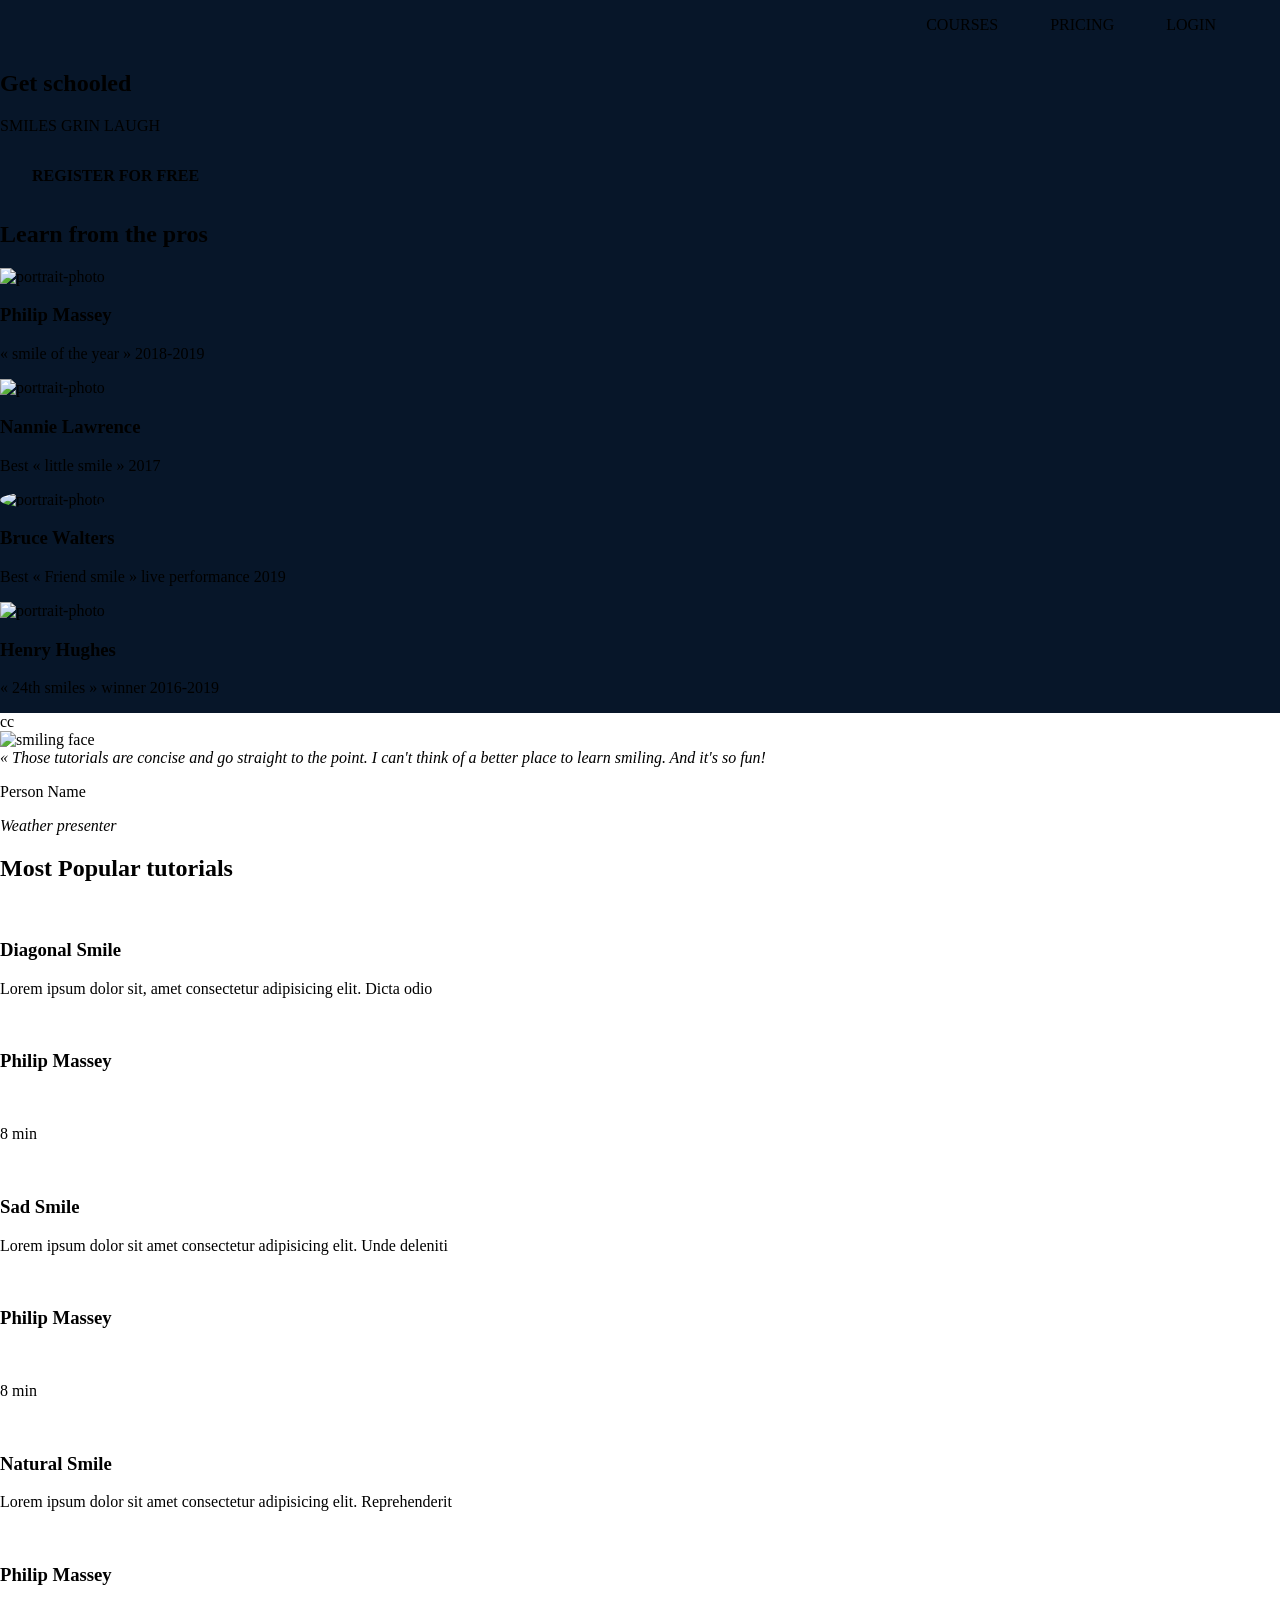
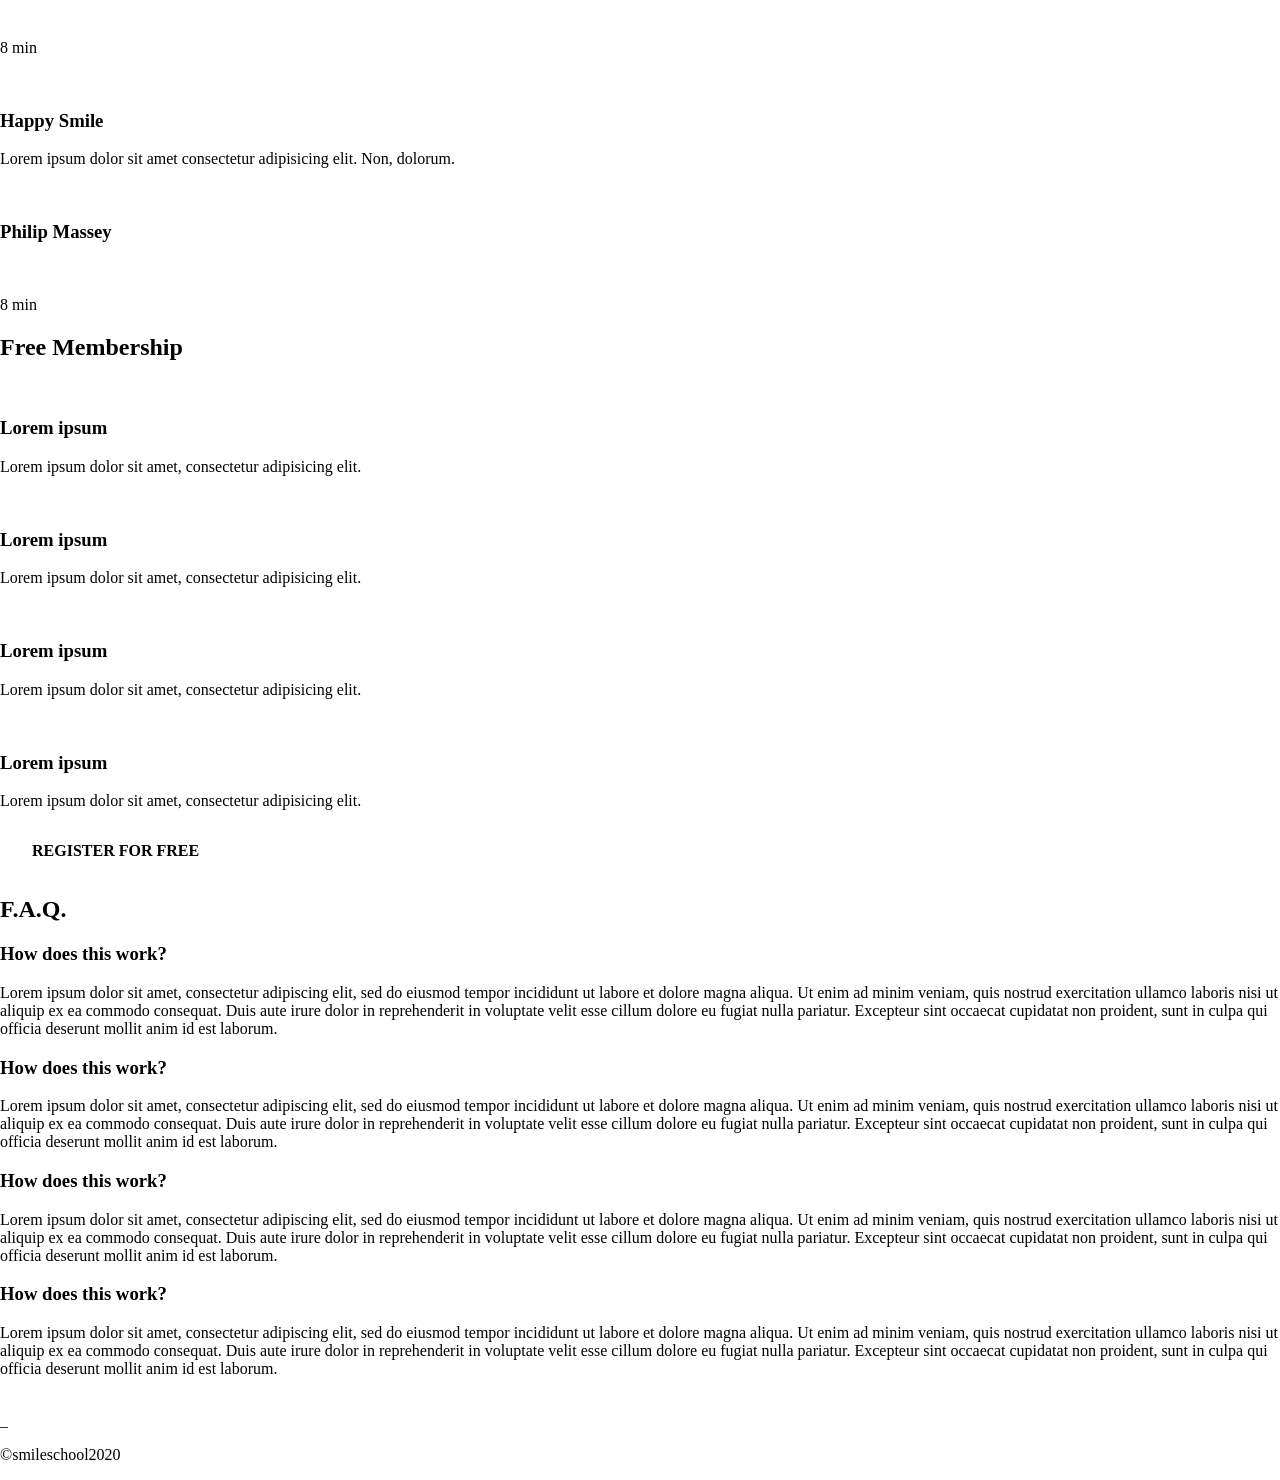
==== css_advanced/index.html @ 5b690156 "index.html and style.css added" ====
<!DOCTYPE html>
<html lang="en">
  <head>
    <meta charset="UTF-8" />
    <meta name="viewport" content="width=device-width, initial-scale=1.0" />
    <link rel="stylesheet" href="styles.css" />
    <title>CSS Advanced</title>
  </head>
  <body>
    <!-- Navigation Section -->
    <div class="banner">
      <header>
        <img src="image/logo.png" alt="" class="logo" />
        <nav>
          <a href="">COURSES</a>
          <a href="">PRICING</a>
          <a href="">LOGIN</a>
        </nav>
      </header>

      <!-- Header Section -->
      <div class="main">
        <section class="main1">
          <div>
            <h1>Get schooled</h1>
            <p class="sgl">SMILES GRIN LAUGH</p>
            <button class="first-button">REGISTER FOR FREE</button>
          </div>
          <div class="pro-sect">
            <h2 class="heading2">
              <span class="learn">Learn</span> from the pros
            </h2>
            <div class="pros">
              <div>
                <img src="image/1.png" alt="portrait-photo" />
                <h3 class="name">Philip Massey</h3>
                <p class="pro-content">« smile of the year » 2018-2019</p>
              </div>
              <div>
                <img src="image/3.png" alt="portrait-photo" />
                <h3 class="name">Nannie Lawrence</h3>
                <p class="pro-content">Best « little smile » 2017</p>
              </div>
              <div>
                <img
                  src="image/2.png"
                  alt="portrait-photo"
                  style="border-radius: 50%"
                />
                <h3 class="name">Bruce Walters</h3>
                <p class="pro-content">
                  Best « Friend smile » live performance 2019
                </p>
              </div>
              <div>
                <img src="image/4.png" alt="portrait-photo" />
                <h3 class="name">Henry Hughes</h3>
                <p class="pro-content">« 24th smiles » winner 2016-2019</p>
              </div>
            </div>
          </div>
        </section>
      </div>
    </div>
    <div class="blank">cc</div>

    <main>
      <!-- Testimonials Section -->
      <section id="testimonial-section">
        <div class="testimonial">
          <div>
            <img src="image/5.png" alt="smiling face" />
          </div>
          <div class="qcontent">
            <cite
              >« Those tutorials are concise and go straight to the point. I
              can't think of a better place to learn smiling. And it's so
              fun!</cite
            >
            <p class="qname">Person Name</p>
            <i class="qtitle">Weather presenter</i>
          </div>
        </div>
      </section>

      <!-- Tutorial Section -->
      <section class="tutorial-section">
        <h2 class="thead">
          Most <span class="popular">Popular</span> tutorials
        </h2>
        <div class="tutorial">
          <div class="smile">
            <div class="img-parent">
              <img src="image/9.png" alt="" class="image1" />
              <img src="image/play.png" alt="" class="image2" />
            </div>
            <div class="tutorial-content">
              <h3>Diagonal Smile</h3>
              <p class="lorem">
                Lorem ipsum dolor sit, amet consectetur adipisicing elit. Dicta
                odio
              </p>
              <div class="tutor">
                <img src="image/1(1).png" alt="" class="tutor-img" />
                <h3 class="tname">Philip Massey</h3>
              </div>
              <div class="rate-time">
                <img src="image/rating.png" alt="" class="rate" />
                <p class="time">8 min</p>
              </div>
            </div>
          </div>
          <div class="smile">
            <div class="img-parent">
              <img src="image/7.png" alt="" class="image1" />
              <img src="image/play.png" alt="" class="image2" />
            </div>
            <div class="tutorial-content">
              <h3>Sad Smile</h3>
              <p class="lorem">
                Lorem ipsum dolor sit amet consectetur adipisicing elit. Unde
                deleniti
              </p>
              <div class="tutor">
                <img src="image/1.png" alt="" class="tutor-img" />
                <h3 class="tname">Philip Massey</h3>
              </div>
              <div class="rate-time">
                <img src="image/rating.png" alt="" class="rate" />
                <p class="time">8 min</p>
              </div>
            </div>
          </div>
          <div class="smile">
            <div class="img-parent">
              <img src="image/8.png" alt="" class="image1" />
              <img src="image/play.png" alt="" class="image2" />
            </div>
            <div class="tutorial-content">
              <h3>Natural Smile</h3>
              <p class="lorem">
                Lorem ipsum dolor sit amet consectetur adipisicing elit.
                Reprehenderit
              </p>
              <div class="tutor">
                <img src="image/1(1).png" alt="" class="tutor-img" />
                <h3 class="tname">Philip Massey</h3>
              </div>
              <div class="rate-time">
                <img src="image/rating.png" alt="" class="rate" />
                <p class="time">8 min</p>
              </div>
            </div>
          </div>
          <div class="smile">
            <div class="img-parent">
              <img src="image/6.png" alt="" class="image1" />
              <img src="image/play.png" alt="" class="image2" />
            </div>
            <div class="tutorial-content">
              <h3>Happy Smile</h3>
              <p class="lorem">
                Lorem ipsum dolor sit amet consectetur adipisicing elit. Non,
                dolorum.
              </p>
              <div class="tutor">
                <img src="image/1(1).png" alt="" class="tutor-img" />
                <h3 class="tname">Philip Massey</h3>
              </div>
              <div class="rate-time">
                <img src="image/rating.png" alt="" class="rate" />
                <p class="time">8 min</p>
              </div>
            </div>
          </div>
        </div>
      </section>

      <!-- Membership Section -->
      <section class="membership-section">
        <h2 class="mhead"><span class="free">Free</span> Membership</h2>
        <div class="membership-content">
          <div class="membership">
            <img src="image/smile(1).png" alt="" />
            <h3 class="mshead">Lorem ipsum</h3>
            <p class="mscon">
              Lorem ipsum dolor sit amet, consectetur adipisicing elit.
            </p>
          </div>
          <div class="membership">
            <img src="image/smile(1).png" alt="" />
            <h3 class="mshead">Lorem ipsum</h3>
            <p class="mscon">
              Lorem ipsum dolor sit amet, consectetur adipisicing elit.
            </p>
          </div>
          <div class="membership">
            <img src="image/smile(1).png" alt="" />
            <h3 class="mshead">Lorem ipsum</h3>
            <p class="mscon">
              Lorem ipsum dolor sit amet, consectetur adipisicing elit.
            </p>
          </div>
          <div class="membership">
            <img src="image/smile(1).png" alt="" />
            <h3 class="mshead">Lorem ipsum</h3>
            <p class="mscon">
              Lorem ipsum dolor sit amet, consectetur adipisicing elit.
            </p>
          </div>
        </div>
        <button class="mbutton" type="submit">REGISTER FOR FREE</button>
      </section>

      <!-- F.A.Q Section -->
      <section class="faq-section">
        <h2 class="faqhead">F.A.Q.</h2>
        <div class="faq">
          <div class="faq-sec">
            <h3 class="fhead">How does this work?</h3>
            <p class="faq-con">
              Lorem ipsum dolor sit amet, consectetur adipiscing elit, sed do
              eiusmod tempor incididunt ut labore et dolore magna aliqua. Ut
              enim ad minim veniam, quis nostrud exercitation ullamco laboris
              nisi ut aliquip ex ea commodo consequat. Duis aute irure dolor in
              reprehenderit in voluptate velit esse cillum dolore eu fugiat
              nulla pariatur. Excepteur sint occaecat cupidatat non proident,
              sunt in culpa qui officia deserunt mollit anim id est laborum.
            </p>
          </div>
          <div class="faq-sec">
            <h3 class="fhead">How does this work?</h3>
            <p class="faq-con">
              Lorem ipsum dolor sit amet, consectetur adipiscing elit, sed do
              eiusmod tempor incididunt ut labore et dolore magna aliqua. Ut
              enim ad minim veniam, quis nostrud exercitation ullamco laboris
              nisi ut aliquip ex ea commodo consequat. Duis aute irure dolor in
              reprehenderit in voluptate velit esse cillum dolore eu fugiat
              nulla pariatur. Excepteur sint occaecat cupidatat non proident,
              sunt in culpa qui officia deserunt mollit anim id est laborum.
            </p>
          </div>
        </div>
        <div class="faq">
          <div class="faq-sec">
            <h3 class="fhead">How does this work?</h3>
            <p class="faq-con">
              Lorem ipsum dolor sit amet, consectetur adipiscing elit, sed do
              eiusmod tempor incididunt ut labore et dolore magna aliqua. Ut
              enim ad minim veniam, quis nostrud exercitation ullamco laboris
              nisi ut aliquip ex ea commodo consequat. Duis aute irure dolor in
              reprehenderit in voluptate velit esse cillum dolore eu fugiat
              nulla pariatur. Excepteur sint occaecat cupidatat non proident,
              sunt in culpa qui officia deserunt mollit anim id est laborum.
            </p>
          </div>
          <div class="faq-sec">
            <h3 class="fhead">How does this work?</h3>
            <p class="faq-con">
              Lorem ipsum dolor sit amet, consectetur adipiscing elit, sed do
              eiusmod tempor incididunt ut labore et dolore magna aliqua. Ut
              enim ad minim veniam, quis nostrud exercitation ullamco laboris
              nisi ut aliquip ex ea commodo consequat. Duis aute irure dolor in
              reprehenderit in voluptate velit esse cillum dolore eu fugiat
              nulla pariatur. Excepteur sint occaecat cupidatat non proident,
              sunt in culpa qui officia deserunt mollit anim id est laborum.
            </p>
          </div>
        </div>
      </section>
    </main>

    <!-- Footer Section -->
    <footer class="footer">
      <div class="footer-section">
        <div class="social-sec">
          <img src="image/logo.png" alt="" class="footer-logo" />
          <div>
            <a href="" class="social">
              <img src="image/Facebook_White-1.png" alt="" />
            </a>
            <a href="" class="social">
              <img src="image/Twitter_White-1.png" alt="" />
            </a>
            <a href="" class="social">
              <img src="image/Instagram_White-1.png" alt="" />
            </a>
          </div>
        </div>
        <p class="copyright">©smileschool2020</p>
      </div>
    </footer>
  </body>
</html>
---- css_advanced/styles.css ----
html {
  scroll-behavior: smooth;
  font-family: "source-sans-pro";
}

body {
  font-family: var(--font-family-base);
  max-width: 120rem;
  min-height: 100%;
  margin: 0px;
  padding: 0px;
  font-family: "source-sans-pro";
}

button {
  text-align: var(--font-align);
  background-color: var(--button-background-color);
  color: var(--button-text-color);
  padding: 1rem 2rem;
  border-radius: var(--button-border-radius);
  box-shadow: var(--button-box-shadow);
  border: none;
  font-size: var(--button-font-size);
  font-weight: 600;
  font-family: "source-sans-pro";
}

/* Header And Banner */

.banner {
  background-image: url(image/Object.png);
  background-size: cover;
  background-repeat: no-repeat;
  width: 100%;
  display: flex;
  flex-direction: column;
  text-align: var(--font-align);
  background-color: #071629;
}

header {
  display: flex;
  justify-content: space-between;
  padding: 1rem 4rem;
}

nav > a {
  color: var(--link-text-color);
  text-decoration: var(--link-text-decoration);
  font-weight: var(--header-menu-font-weight);
  line-height: var(--header-menu-line-height);
  font-style: var(--header-menu-font-style);
  font-size: var(--header-font-size);
  height: var(--header-menu-height);
  padding-left: 3rem;
}
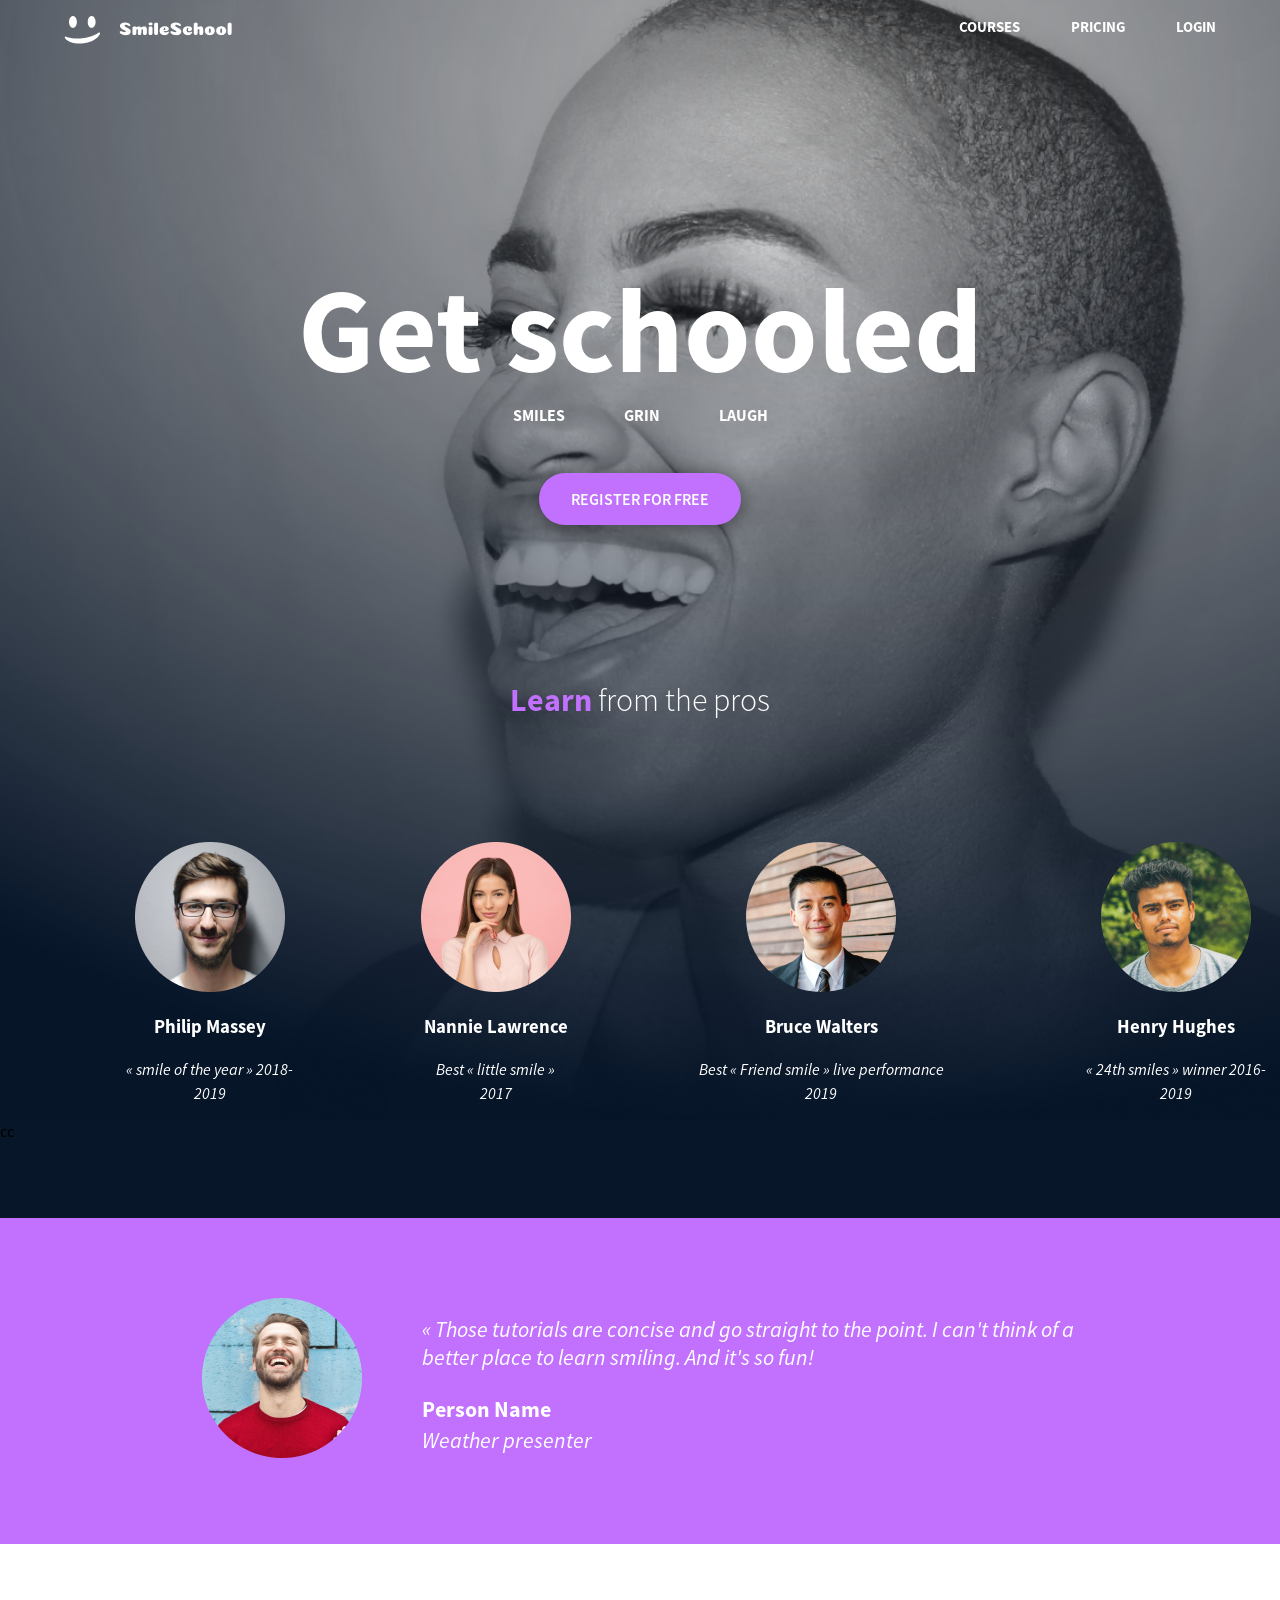
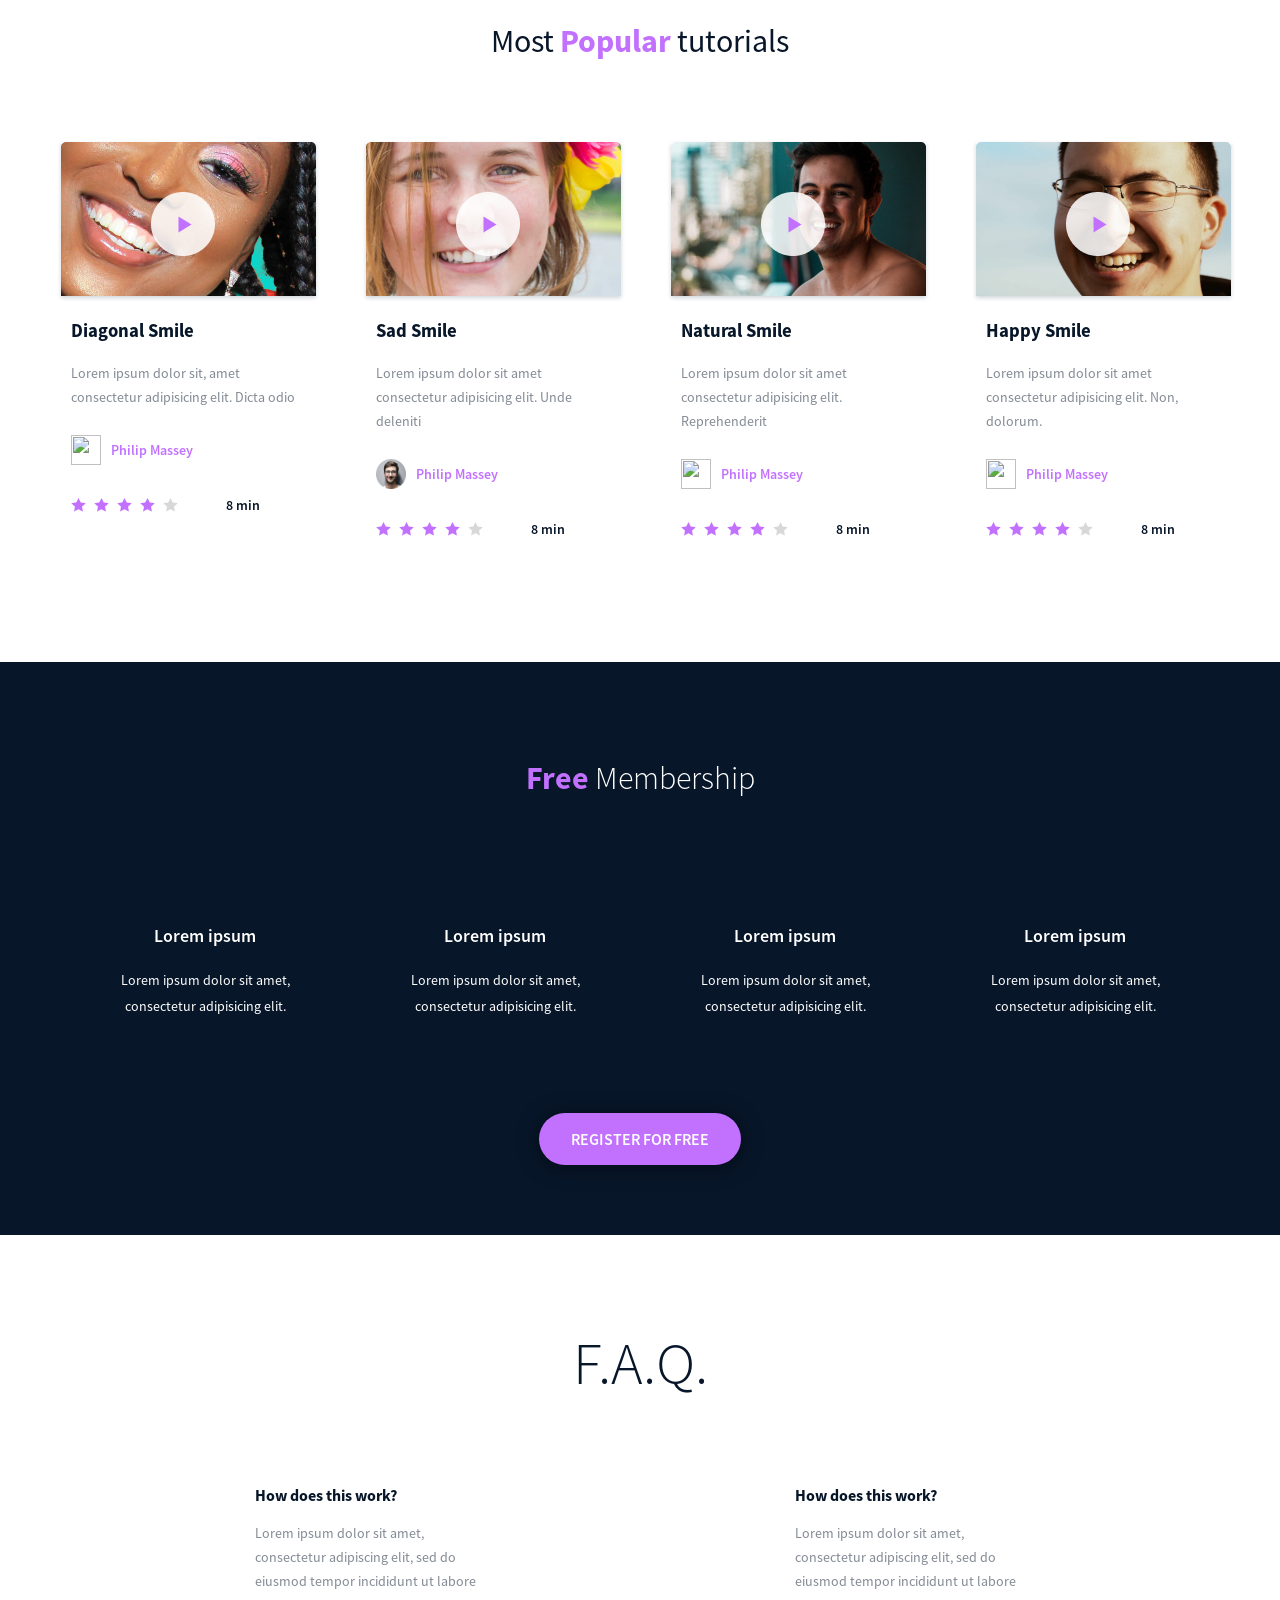
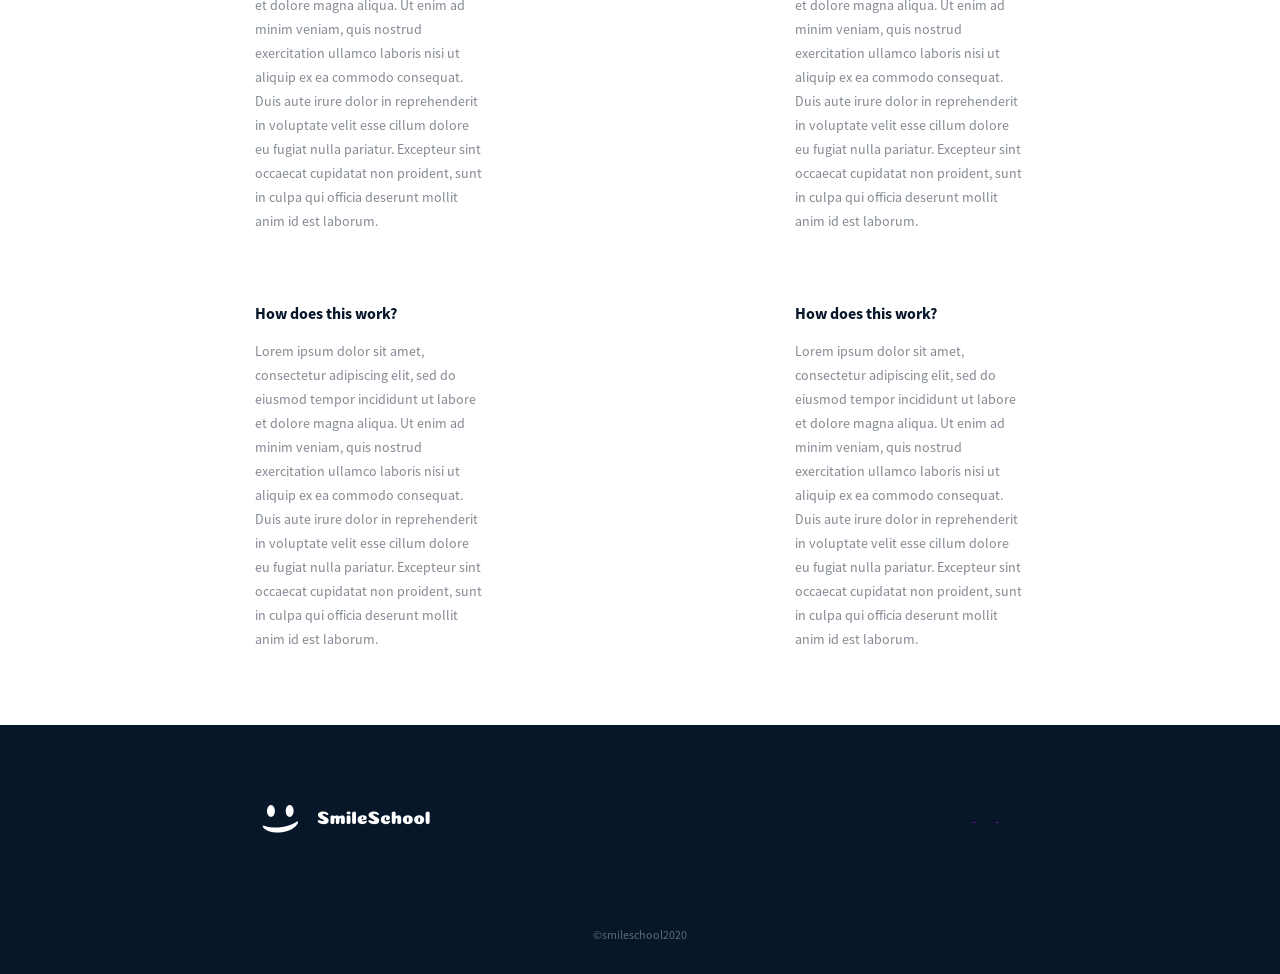
==== commit b3952947: "finished styles.css and fix some errors on index.html" ====
--- a/css_advanced/index.html
+++ b/css_advanced/index.html
@@ -10,7 +10,7 @@
     <!-- Navigation Section -->
     <div class="banner">
       <header>
-        <img src="image/logo.png" alt="" class="logo" />
+        <img src="images/logo.png" alt="" class="logo" />
         <nav>
           <a href="">COURSES</a>
           <a href="">PRICING</a>
@@ -32,18 +32,18 @@
             </h2>
             <div class="pros">
               <div>
-                <img src="image/1.png" alt="portrait-photo" />
+                <img src="images/1.png" alt="portrait-photo" />
                 <h3 class="name">Philip Massey</h3>
                 <p class="pro-content">« smile of the year » 2018-2019</p>
               </div>
               <div>
-                <img src="image/3.png" alt="portrait-photo" />
+                <img src="images/3.png" alt="portrait-photo" />
                 <h3 class="name">Nannie Lawrence</h3>
                 <p class="pro-content">Best « little smile » 2017</p>
               </div>
               <div>
                 <img
-                  src="image/2.png"
+                  src="images/2.png"
                   alt="portrait-photo"
                   style="border-radius: 50%"
                 />
@@ -53,7 +53,7 @@
                 </p>
               </div>
               <div>
-                <img src="image/4.png" alt="portrait-photo" />
+                <img src="images/4.png" alt="portrait-photo" />
                 <h3 class="name">Henry Hughes</h3>
                 <p class="pro-content">« 24th smiles » winner 2016-2019</p>
               </div>
@@ -69,7 +69,7 @@
       <section id="testimonial-section">
         <div class="testimonial">
           <div>
-            <img src="image/5.png" alt="smiling face" />
+            <img src="images/5.png" alt="smiling face" />
           </div>
           <div class="qcontent">
             <cite
@@ -91,8 +91,8 @@
         <div class="tutorial">
           <div class="smile">
             <div class="img-parent">
-              <img src="image/9.png" alt="" class="image1" />
-              <img src="image/play.png" alt="" class="image2" />
+              <img src="images/9.png" alt="" class="image1" />
+              <img src="images/play.png" alt="" class="image2" />
             </div>
             <div class="tutorial-content">
               <h3>Diagonal Smile</h3>
@@ -101,19 +101,19 @@
                 odio
               </p>
               <div class="tutor">
-                <img src="image/1(1).png" alt="" class="tutor-img" />
-                <h3 class="tname">Philip Massey</h3>
-              </div>
-              <div class="rate-time">
-                <img src="image/rating.png" alt="" class="rate" />
-                <p class="time">8 min</p>
-              </div>
-            </div>
-          </div>
-          <div class="smile">
-            <div class="img-parent">
-              <img src="image/7.png" alt="" class="image1" />
-              <img src="image/play.png" alt="" class="image2" />
+                <img src="images/1(1).png" alt="" class="tutor-img" />
+                <h3 class="tname">Philip Massey</h3>
+              </div>
+              <div class="rate-time">
+                <img src="images/rating.png" alt="" class="rate" />
+                <p class="time">8 min</p>
+              </div>
+            </div>
+          </div>
+          <div class="smile">
+            <div class="img-parent">
+              <img src="images/7.png" alt="" class="image1" />
+              <img src="images/play.png" alt="" class="image2" />
             </div>
             <div class="tutorial-content">
               <h3>Sad Smile</h3>
@@ -122,19 +122,19 @@
                 deleniti
               </p>
               <div class="tutor">
-                <img src="image/1.png" alt="" class="tutor-img" />
-                <h3 class="tname">Philip Massey</h3>
-              </div>
-              <div class="rate-time">
-                <img src="image/rating.png" alt="" class="rate" />
-                <p class="time">8 min</p>
-              </div>
-            </div>
-          </div>
-          <div class="smile">
-            <div class="img-parent">
-              <img src="image/8.png" alt="" class="image1" />
-              <img src="image/play.png" alt="" class="image2" />
+                <img src="images/1.png" alt="" class="tutor-img" />
+                <h3 class="tname">Philip Massey</h3>
+              </div>
+              <div class="rate-time">
+                <img src="images/rating.png" alt="" class="rate" />
+                <p class="time">8 min</p>
+              </div>
+            </div>
+          </div>
+          <div class="smile">
+            <div class="img-parent">
+              <img src="images/8.png" alt="" class="image1" />
+              <img src="images/play.png" alt="" class="image2" />
             </div>
             <div class="tutorial-content">
               <h3>Natural Smile</h3>
@@ -143,19 +143,19 @@
                 Reprehenderit
               </p>
               <div class="tutor">
-                <img src="image/1(1).png" alt="" class="tutor-img" />
-                <h3 class="tname">Philip Massey</h3>
-              </div>
-              <div class="rate-time">
-                <img src="image/rating.png" alt="" class="rate" />
-                <p class="time">8 min</p>
-              </div>
-            </div>
-          </div>
-          <div class="smile">
-            <div class="img-parent">
-              <img src="image/6.png" alt="" class="image1" />
-              <img src="image/play.png" alt="" class="image2" />
+                <img src="images/1(1).png" alt="" class="tutor-img" />
+                <h3 class="tname">Philip Massey</h3>
+              </div>
+              <div class="rate-time">
+                <img src="images/rating.png" alt="" class="rate" />
+                <p class="time">8 min</p>
+              </div>
+            </div>
+          </div>
+          <div class="smile">
+            <div class="img-parent">
+              <img src="images/6.png" alt="" class="image1" />
+              <img src="images/play.png" alt="" class="image2" />
             </div>
             <div class="tutorial-content">
               <h3>Happy Smile</h3>
@@ -164,11 +164,11 @@
                 dolorum.
               </p>
               <div class="tutor">
-                <img src="image/1(1).png" alt="" class="tutor-img" />
-                <h3 class="tname">Philip Massey</h3>
-              </div>
-              <div class="rate-time">
-                <img src="image/rating.png" alt="" class="rate" />
+                <img src="images/1(1).png" alt="" class="tutor-img" />
+                <h3 class="tname">Philip Massey</h3>
+              </div>
+              <div class="rate-time">
+                <img src="images/rating.png" alt="" class="rate" />
                 <p class="time">8 min</p>
               </div>
             </div>
@@ -181,28 +181,28 @@
         <h2 class="mhead"><span class="free">Free</span> Membership</h2>
         <div class="membership-content">
           <div class="membership">
-            <img src="image/smile(1).png" alt="" />
-            <h3 class="mshead">Lorem ipsum</h3>
-            <p class="mscon">
-              Lorem ipsum dolor sit amet, consectetur adipisicing elit.
-            </p>
-          </div>
-          <div class="membership">
-            <img src="image/smile(1).png" alt="" />
-            <h3 class="mshead">Lorem ipsum</h3>
-            <p class="mscon">
-              Lorem ipsum dolor sit amet, consectetur adipisicing elit.
-            </p>
-          </div>
-          <div class="membership">
-            <img src="image/smile(1).png" alt="" />
-            <h3 class="mshead">Lorem ipsum</h3>
-            <p class="mscon">
-              Lorem ipsum dolor sit amet, consectetur adipisicing elit.
-            </p>
-          </div>
-          <div class="membership">
-            <img src="image/smile(1).png" alt="" />
+            <img src="images/smile(1).png" alt="" />
+            <h3 class="mshead">Lorem ipsum</h3>
+            <p class="mscon">
+              Lorem ipsum dolor sit amet, consectetur adipisicing elit.
+            </p>
+          </div>
+          <div class="membership">
+            <img src="images/smile(1).png" alt="" />
+            <h3 class="mshead">Lorem ipsum</h3>
+            <p class="mscon">
+              Lorem ipsum dolor sit amet, consectetur adipisicing elit.
+            </p>
+          </div>
+          <div class="membership">
+            <img src="images/smile(1).png" alt="" />
+            <h3 class="mshead">Lorem ipsum</h3>
+            <p class="mscon">
+              Lorem ipsum dolor sit amet, consectetur adipisicing elit.
+            </p>
+          </div>
+          <div class="membership">
+            <img src="images/smile(1).png" alt="" />
             <h3 class="mshead">Lorem ipsum</h3>
             <p class="mscon">
               Lorem ipsum dolor sit amet, consectetur adipisicing elit.
@@ -274,16 +274,16 @@
     <footer class="footer">
       <div class="footer-section">
         <div class="social-sec">
-          <img src="image/logo.png" alt="" class="footer-logo" />
+          <img src="images/logo.png" alt="" class="footer-logo" />
           <div>
             <a href="" class="social">
-              <img src="image/Facebook_White-1.png" alt="" />
+              <img src="images/Facebook_White-1.png" alt="" />
             </a>
             <a href="" class="social">
-              <img src="image/Twitter_White-1.png" alt="" />
+              <img src="images/Twitter_White-1.png" alt="" />
             </a>
             <a href="" class="social">
-              <img src="image/Instagram_White-1.png" alt="" />
+              <img src="images/Instagram_White-1.png" alt="" />
             </a>
           </div>
         </div>
--- a/css_advanced/styles.css
+++ b/css_advanced/styles.css
@@ -1,3 +1,149 @@
+@font-face {
+  font-family: "source-sans-pro";
+  src: url("source-sans-pro/SourceSansPro-Black.otf");
+  font-weight: 900;
+  font-style: normal;
+}
+
+@font-face {
+  font-family: "source-sans-pro";
+  src: url("source-sans-pro/SourceSansPro-Regular.otf");
+  font-weight: normal;
+  font-style: normal;
+}
+
+@font-face {
+  font-family: "source-sans-pro";
+  src: url("source-sans-pro/SourceSansPro-BlackIt.otf");
+  font-weight: 900;
+  font-style: italic;
+}
+
+@font-face {
+  font-family: "source-sans-pro";
+  src: url("source-sans-pro/SourceSansPro-Bold.otf");
+  font-weight: bold;
+  font-style: normal;
+}
+
+@font-face {
+  font-family: "source-sans-pro";
+  src: url("source-sans-pro/SourceSansPro-BoldIt.otf");
+  font-weight: bold;
+  font-style: italic;
+}
+
+@font-face {
+  font-family: "source-sans-pro";
+  src: url("source-sans-pro/SourceSansPro-ExtraLight.otf");
+  font-weight: 200;
+  font-style: normal;
+}
+
+@font-face {
+  font-family: "source-sans-pro";
+  src: url("source-sans-pro/SourceSansPro-ExtraLightIt.otf");
+  font-weight: 200;
+  font-style: italic;
+}
+
+@font-face {
+  font-family: "source-sans-pro";
+  src: url("source-sans-pro/SourceSansPro-It.otf");
+  font-weight: normal;
+  font-style: italic;
+}
+
+@font-face {
+  font-family: "source-sans-pro";
+  src: url("source-sans-pro/SourceSansPro-Light.otf");
+  font-weight: 300;
+  font-style: normal;
+}
+
+@font-face {
+  font-family: "source-sans-pro";
+  src: url("source-sans-pro/SourceSansPro-LightIt.otf");
+  font-weight: 300;
+  font-style: italic;
+}
+
+@font-face {
+  font-family: "source-sans-pro";
+  src: url("source-sans-pro/SourceSansPro-Semibold.otf");
+  font-weight: 600;
+  font-style: normal;
+}
+
+@font-face {
+  font-family: "source-sans-pro";
+  src: url("source-sans-pro/SourceSansPro-SemiboldIt.otf");
+  font-weight: 600;
+  font-style: italic;
+}
+
+:root {
+  --color-primary: #c271ff;
+  --color-light-black: #071629;
+  --color-white: #ffffff;
+  --color-black: #000000;
+  --color-gray: #d8d8d8;
+  --radial-gradient: #29303d00, #071629;
+
+  --primary-text-color: var(--color-white);
+  --secondary-text-color: var(--color-black);
+
+  --font-family-base: "Source Sans Pro";
+  --font-align: center;
+  --font-style: normal;
+
+  /* HEADER */
+
+  --header-width: 68.96rem;
+  --header-height: 1.84rem;
+  --header-font-family: var(--font-family-base);
+  --header-font-size: 0.93rem;
+  --header-menu-height: 0.75rem;
+  --header-menu-font-weight: 700;
+  --header-menu-line-height: normal;
+  --header-menu-font-style: var(--font-style);
+  --header-font-color: var(--color-white);
+
+  /* LOGO */
+
+  --logo-width: 10.44rem;
+  --logo-height: 1.84rem;
+
+  /* LINKS */
+
+  --link-text-color: var(--color-white);
+  --link-text-decoration: none;
+
+  /* MAIN */
+
+  --main-text-color: var(--color-white);
+  --main-font-family: var(--font-family-base);
+  --main-heading-font-size: 7.5rem;
+
+  /* BUTTON */
+  /* --button-width: 10.12rem; */
+  /* --button-height: 4.75rem; */
+  --button-font-size: 1rem;
+  --button-background-color: var(--color-primary);
+  --button-font-weight: 600;
+  --button-font-style: var(--font-style);
+  --button-line-height: normal;
+  --button-box-shadow: 0px 2px 20px 0px rgba(0, 0, 0, 0.5);
+  --button-text-color: var(--color-white);
+  --button-border-radius: 50px;
+}
+/* Base */
+
+*,
+*:before,
+*:after {
+  box-sizing: border-box;
+}
 
 html {
   scroll-behavior: smooth;
@@ -29,7 +175,7 @@
 /* Header And Banner */
 
 .banner {
-  background-image: url(image/Object.png);
+  background-image: url(images/Object.png);
   background-size: cover;
   background-repeat: no-repeat;
   width: 100%;
@@ -54,4 +200,325 @@
   font-size: var(--header-font-size);
   height: var(--header-menu-height);
   padding-left: 3rem;
+}
+
+.main1 {
+  color: var(--main-text-color);
+  display: flex;
+  flex-direction: column;
+  justify-content: center;
+  align-items: center;
+}
+
+h1 {
+  font-size: 7.5rem;
+  text-align: center;
+  margin-bottom: 0rem;
+  margin-top: 12rem;
+  font-weight: 700;
+}
+
+.sgl {
+  margin-top: 0rem;
+  word-spacing: 3.5rem;
+  font-size: 1rem;
+  font-weight: 700;
+}
+
+.first-button {
+  margin-top: 2rem;
+}
+
+.pro-sect {
+  margin-top: 8rem;
+}
+
+.heading2 {
+  font-size: 2rem;
+  font-weight: 300;
+  font-style: normal;
+  line-height: normal;
+}
+
+.learn {
+  color: var(--color-primary);
+  font-weight: 700;
+}
+
+.pros {
+  display: flex;
+  flex-direction: row;
+  justify-content: space-around;
+
+  text-align: var(--font-align);
+  align-items: flex-start;
+  padding-top: 6rem;
+}
+
+.pros > div {
+  padding-left: 7rem;
+}
+
+.pros > div.name {
+  line-height: 1.69rem;
+  font-size: 1.125rem;
+  font-weight: 900;
+}
+
+.pro-content {
+  line-height: 1.5rem;
+  font-size: 1rem;
+  font-style: italic;
+  font-weight: 400;
+}
+
+.blank {
+  background-color: #071629;
+  width: 100%;
+  margin-top: 0rem;
+  padding-top: 0rem;
+  height: 6.1rem;
+}
+/* TESTIMONIALS SECTION */
+
+#testimonial-section {
+  width: 100%;
+  background-color: var(--color-primary);
+}
+
+.testimonial {
+  padding: 80px 0px;
+  display: flex;
+  justify-content: center;
+  align-items: center;
+  color: var(--color-white);
+  font-size: 1.375rem;
+  text-align: left;
+}
+
+.qcontent {
+  width: 56%;
+  padding-left: 60px;
+  margin-top: 7px;
+}
+
+.qname {
+  font-weight: 700;
+  line-height: 2.1rem;
+  margin-bottom: 0px;
+}
+
+.qtitle {
+  font-weight: 400;
+  line-height: 0rem;
+  font-style: italic;
+  padding-top: 0px;
+}
+
+.img-parent {
+  position: relative;
+  top: 0;
+  left: 0;
+}
+
+.image1 {
+  position: relative;
+  top: 0;
+  left: 0;
+  box-shadow: 0px 2px 4px 0px rgba(7, 22, 41, 0.18);
+}
+
+.image2 {
+  position: absolute;
+  top: 50px;
+  left: 90px;
+}
+
+.tutorial-section {
+  width: 100%;
+  display: flex;
+  flex-direction: column;
+  justify-content: center;
+  align-items: center;
+  padding-bottom: 100px;
+}
+
+.thead {
+  text-align: center;
+  font-size: 32px;
+  font-family: "source-sans-pro";
+  font-weight: 400;
+  color: var(--color-light-black);
+  padding: 50px 0px;
+}
+
+.popular {
+  color: var(--color-primary);
+  font-weight: 700;
+}
+
+.tutorial {
+  display: flex;
+  justify-content: space-around;
+  align-items: space-around;
+  text-align: left;
+  padding: 5px 30px;
+}
+
+.smile {
+  width: 20%;
+  font-weight: 700;
+  font-size: 16px;
+  color: #071629;
+  font-family: "source-sans-pro";
+}
+
+.tutorial-content {
+  padding: 0px 10px;
+}
+
+.lorem {
+  font-size: 14px;
+  font-weight: 400;
+  line-height: 24px;
+  color: rgba(7, 22, 41, 0.5);
+}
+
+.tutor {
+  display: flex;
+  align-items: center;
+}
+
+.tutor-img {
+  width: 30px;
+  height: 30px;
+}
+
+.tname {
+  font-size: 14px;
+  font-weight: 600;
+  line-height: 27px;
+  color: var(--color-primary);
+  padding-left: 10px;
+}
+
+.rate-time {
+  display: flex;
+  justify-content: space-between;
+  align-items: center;
+}
+
+.time {
+  padding-right: 35px;
+  font-size: 14px;
+  font-weight: 600;
+  line-height: 27px;
+}
+.membership-section {
+  background-color: #071629;
+  width: 100%;
+  color: var(--color-white);
+  display: flex;
+  flex-direction: column;
+  justify-content: center;
+  align-items: center;
+  padding: 70px 50px;
+}
+
+.mhead {
+  font-size: 32px;
+  font-weight: 300;
+}
+
+.free {
+  color: var(--color-primary);
+  font-weight: 700;
+}
+
+.membership-content {
+  display: flex;
+  justify-content: space-around;
+  align-items: space-around;
+  text-align: center;
+  margin: 60px 10px;
+}
+
+.membership {
+  padding: 0px 60px;
+}
+
+.mshead {
+  font-size: 18px;
+  font-weight: 600;
+  line-height: 26px;
+}
+
+.mscon {
+  font-size: 14px;
+  font-weight: 400;
+  line-height: 26px;
+}
+
+.mbutton {
+  margin-top: 20px;
+}
+.faq-section {
+  display: flex;
+  flex-direction: column;
+  justify-content: center;
+  align-items: center;
+  padding: 40px 80px;
+  color: #071629;
+}
+
+.faq {
+  display: flex;
+  justify-content: space-around;
+  align-items: flex-start;
+  padding: 0px 20px;
+}
+
+.faq-sec {
+  margin: 20px 80px;
+  padding: 0px 75px;
+}
+
+.fhead {
+  font-size: 16px;
+  font-weight: 700;
+}
+
+.faq-con {
+  font-size: 14px;
+  font-weight: 400;
+  line-height: 24px;
+  color: #07162980;
+}
+
+.faqhead {
+  font-size: 60px;
+  font-weight: 300;
+}
+footer {
+  background-color: #071629;
+  padding-top: 80px;
+  padding-bottom: 20px;
+}
+
+.social-sec {
+  display: flex;
+  justify-content: space-around;
+}
+
+.social {
+  padding-left: 20px;
+}
+
+.copyright {
+  text-align: center;
+  font-size: 12px;
+  font-weight: 400;
+  opacity: 0.3517;
+  padding-top: 80px;
+  color: var(--color-white);
 }
